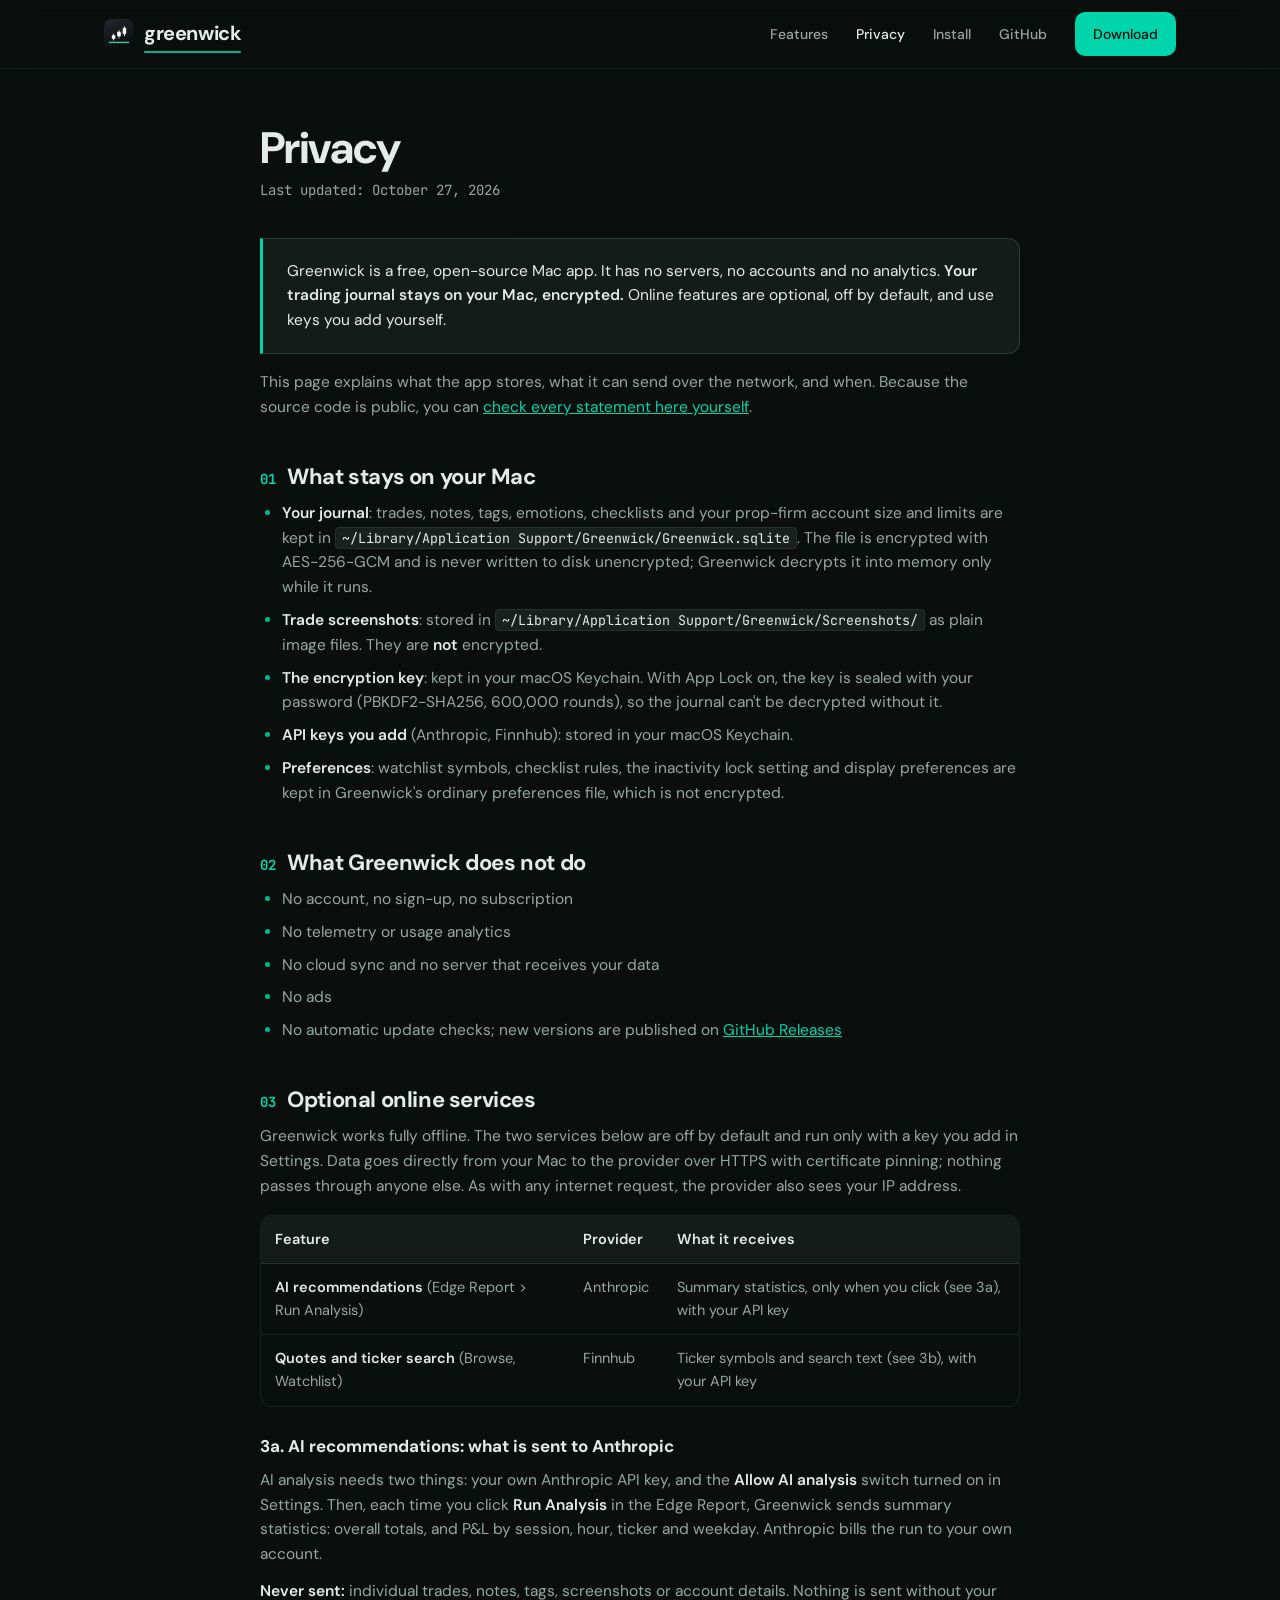
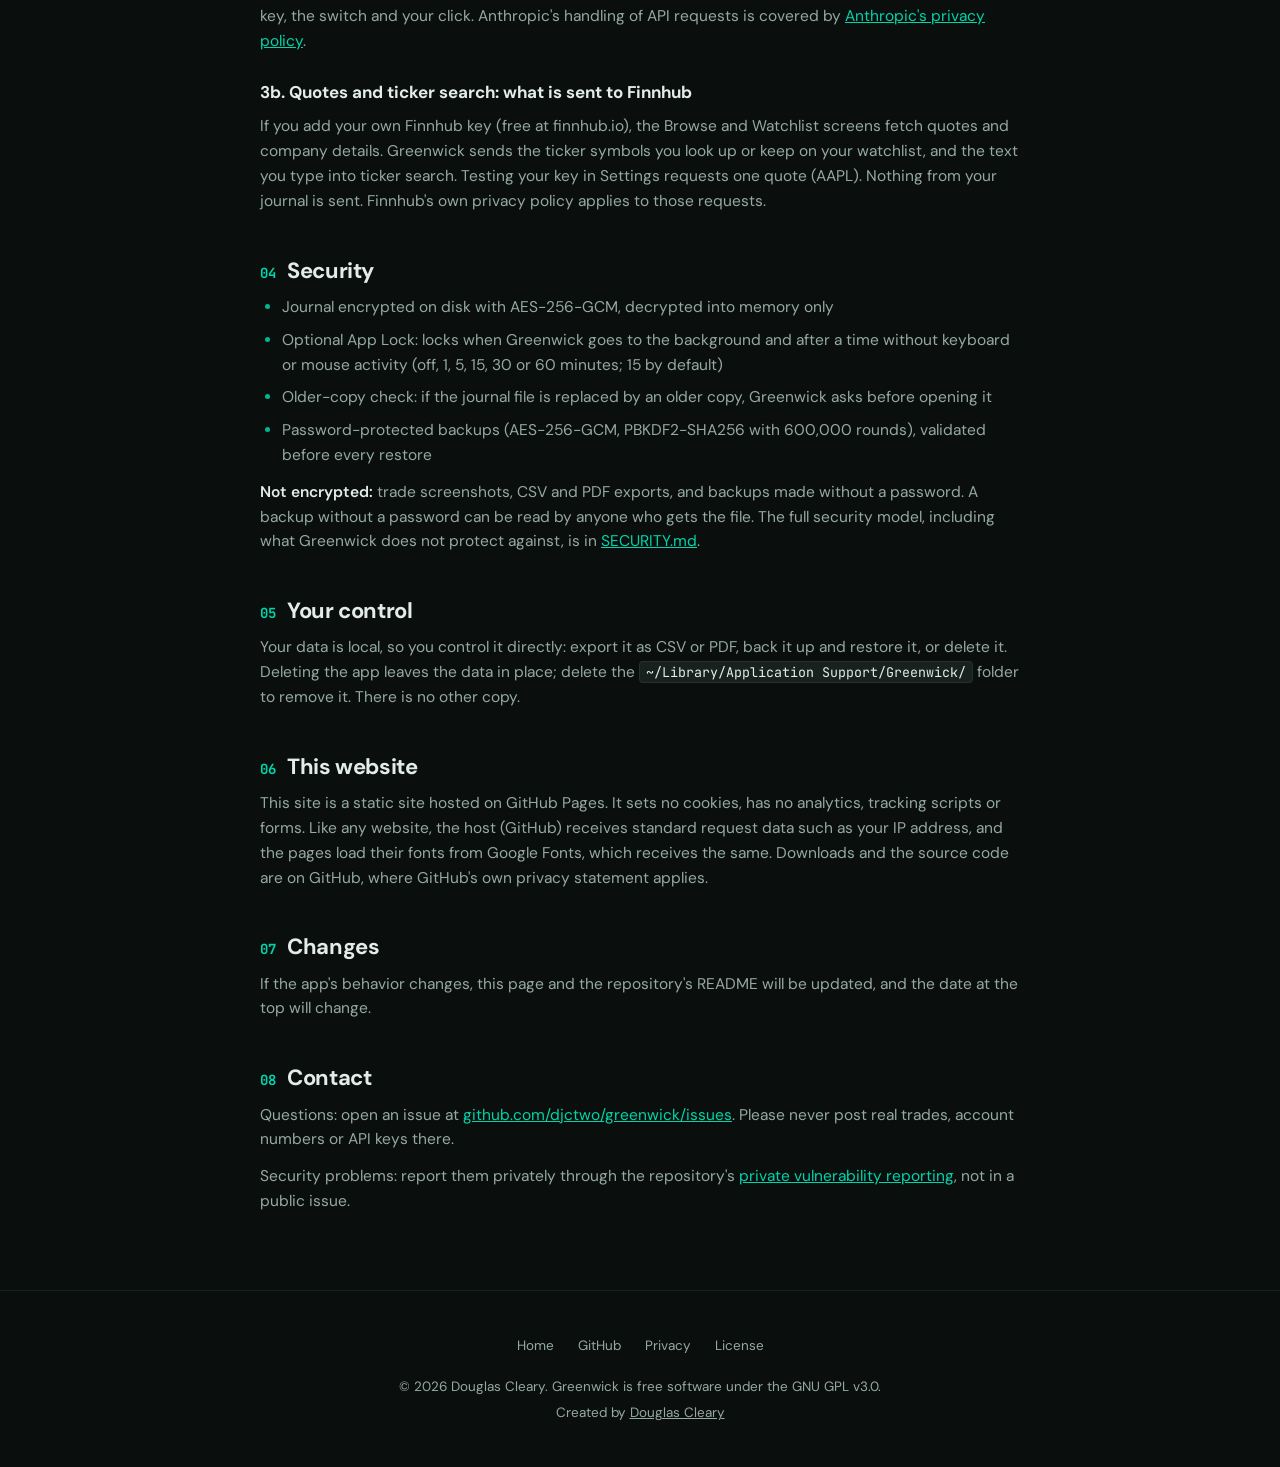
==== privacy/index.html @ fd80b035 "Website for greenwick Co-Authored-By: Claude Opus 5.5 <noreply@anthropic.com>" ====
<!DOCTYPE html>
<html lang="en">
<head>
    <meta charset="UTF-8">
    <meta name="viewport" content="width=device-width, initial-scale=1.0">
    <title>Privacy: Greenwick, the Free Stock Trading Journal for Mac</title>
    <meta name="description" content="How Greenwick, a free and open-source trading journal for Mac, handles your data: an encrypted journal that stays on your Mac, no account, no telemetry, and opt-in online features.">
    <meta name="theme-color" content="#0a0f0e">
    <link rel="canonical" href="https://djctwo.github.io/greenwick/privacy/">
    <link rel="icon" type="image/svg+xml" href="../images/favicon.svg">
    <link rel="icon" type="image/png" sizes="32x32" href="../images/favicon-32x32.png">
    <link rel="icon" type="image/png" sizes="16x16" href="../images/favicon-16x16.png">
    <link rel="apple-touch-icon" sizes="180x180" href="../images/apple-touch-icon.png">
    <meta property="og:type" content="website">
    <meta property="og:site_name" content="Greenwick">
    <meta property="og:url" content="https://djctwo.github.io/greenwick/privacy/">
    <meta property="og:title" content="Greenwick privacy: your trading journal stays on your Mac">
    <meta property="og:description" content="Encrypted local journal, no account, no telemetry. Exactly what the optional online features send, and when.">
    <meta property="og:image" content="https://djctwo.github.io/greenwick/images/og-image.png">
    <meta property="og:image:width" content="1200">
    <meta property="og:image:height" content="630">
    <meta property="og:image:alt" content="Greenwick dashboard with fictional sample trades">
    <meta name="twitter:card" content="summary_large_image">
    <meta name="twitter:title" content="Greenwick privacy">
    <meta name="twitter:description" content="Encrypted local journal, no account, no telemetry. Exactly what the optional online features send.">
    <meta name="twitter:image" content="https://djctwo.github.io/greenwick/images/og-image.png">
    <link rel="preconnect" href="https://fonts.googleapis.com">
    <link rel="preconnect" href="https://fonts.gstatic.com" crossorigin>
    <link href="https://fonts.googleapis.com/css2?family=DM+Sans:ital,opsz,wght@0,9..40,400;0,9..40,500;0,9..40,600;0,9..40,700&family=JetBrains+Mono:wght@400;500&display=swap" rel="stylesheet">
    <link rel="stylesheet" href="../assets/site.css">
    <script type="application/ld+json">
    {
        "@context": "https://schema.org",
        "@type": "SoftwareApplication",
        "name": "Greenwick",
        "url": "https://djctwo.github.io/greenwick/",
        "description": "A free, open-source trading journal for stock and day traders on the Mac. The journal is encrypted and stays on your Mac; there is no account and no telemetry.",
        "applicationCategory": "FinanceApplication",
        "operatingSystem": "macOS",
        "softwareRequirements": "macOS 14 Sonoma or later",
        "isAccessibleForFree": true,
        "license": "https://www.gnu.org/licenses/gpl-3.0.html",
        "downloadUrl": "https://github.com/djctwo/greenwick/releases/latest",
        "image": "https://djctwo.github.io/greenwick/images/dashboard.png",
        "author": { "@type": "Person", "name": "Douglas Cleary", "url": "https://github.com/djctwo" },
        "offers": { "@type": "Offer", "price": "0", "priceCurrency": "USD" }
    }
    </script>
</head>
<body>
    <a href="#main" class="skip-link">Skip to content</a>
    <header class="site-nav">
        <div class="container">
            <a href="../" class="logo" aria-label="Greenwick home"><img src="../images/apple-touch-icon.png" alt="" width="30" height="30"><span class="word">greenwick</span></a>
            <button class="menu-btn" type="button" aria-label="Menu" aria-expanded="false" aria-controls="nav-links">
                <svg viewBox="0 0 24 24" fill="none" stroke="currentColor" stroke-width="2" stroke-linecap="round" aria-hidden="true"><line x1="4" y1="7" x2="20" y2="7"/><line x1="4" y1="12" x2="20" y2="12"/><line x1="4" y1="17" x2="20" y2="17"/></svg>
            </button>
            <nav class="nav-links" id="nav-links" aria-label="Main">
                <a href="../#features">Features</a>
                <a href="./" aria-current="page">Privacy</a>
                <a href="../#install">Install</a>
                <a href="https://github.com/djctwo/greenwick">GitHub</a>
                <a href="https://github.com/djctwo/greenwick/releases/latest" class="btn btn-primary">Download</a>
            </nav>
        </div>
    </header>

    <main id="main" class="container narrow doc">
        <h1>Privacy</h1>
        <p class="updated">Last updated: October 27, 2026</p>

        <div class="summary">
            <p>Greenwick is a free, open-source Mac app. It has no servers, no accounts and no analytics. <strong>Your trading journal stays on your Mac, encrypted.</strong> Online features are optional, off by default, and use keys you add yourself.</p>
        </div>
        <p style="margin-top:16px;">This page explains what the app stores, what it can send over the network, and when. Because the source code is public, you can <a href="https://github.com/djctwo/greenwick">check every statement here yourself</a>.</p>

        <h2><span class="n">01</span>What stays on your Mac</h2>
        <ul>
            <li><strong>Your journal</strong>: trades, notes, tags, emotions, checklists and your prop-firm account size and limits are kept in <code>~/Library/Application Support/Greenwick/Greenwick.sqlite</code>. The file is encrypted with AES-256-GCM and is never written to disk unencrypted; Greenwick decrypts it into memory only while it runs.</li>
            <li><strong>Trade screenshots</strong>: stored in <code>~/Library/Application Support/Greenwick/Screenshots/</code> as plain image files. They are <strong>not</strong> encrypted.</li>
            <li><strong>The encryption key</strong>: kept in your macOS Keychain. With App Lock on, the key is sealed with your password (PBKDF2-SHA256, 600,000 rounds), so the journal can't be decrypted without it.</li>
            <li><strong>API keys you add</strong> (Anthropic, Finnhub): stored in your macOS Keychain.</li>
            <li><strong>Preferences</strong>: watchlist symbols, checklist rules, the inactivity lock setting and display preferences are kept in Greenwick's ordinary preferences file, which is not encrypted.</li>
        </ul>

        <h2><span class="n">02</span>What Greenwick does not do</h2>
        <ul>
            <li>No account, no sign-up, no subscription</li>
            <li>No telemetry or usage analytics</li>
            <li>No cloud sync and no server that receives your data</li>
            <li>No ads</li>
            <li>No automatic update checks; new versions are published on <a href="https://github.com/djctwo/greenwick/releases">GitHub Releases</a></li>
        </ul>

        <h2><span class="n">03</span>Optional online services</h2>
        <p>Greenwick works fully offline. The two services below are off by default and run only with a key you add in Settings. Data goes directly from your Mac to the provider over HTTPS with certificate pinning; nothing passes through anyone else. As with any internet request, the provider also sees your IP address.</p>
        <div class="table-wrap">
            <table>
                <caption class="sr-only">Optional online services and the data each one receives</caption>
                <thead><tr><th scope="col">Feature</th><th scope="col">Provider</th><th scope="col">What it receives</th></tr></thead>
                <tbody>
                    <tr><td><strong>AI recommendations</strong> (Edge Report &gt; Run Analysis)</td><td>Anthropic</td><td>Summary statistics, only when you click (see 3a), with your API key</td></tr>
                    <tr><td><strong>Quotes and ticker search</strong> (Browse, Watchlist)</td><td>Finnhub</td><td>Ticker symbols and search text (see 3b), with your API key</td></tr>
                </tbody>
            </table>
        </div>

        <h3>3a. AI recommendations: what is sent to Anthropic</h3>
        <p>AI analysis needs two things: your own Anthropic API key, and the <strong>Allow AI analysis</strong> switch turned on in Settings. Then, each time you click <strong>Run Analysis</strong> in the Edge Report, Greenwick sends summary statistics: overall totals, and P&amp;L by session, hour, ticker and weekday. Anthropic bills the run to your own account.</p>
        <p><strong>Never sent:</strong> individual trades, notes, tags, screenshots or account details. Nothing is sent without your key, the switch and your click. Anthropic's handling of API requests is covered by <a href="https://www.anthropic.com/legal/privacy" rel="noopener">Anthropic's privacy policy</a>.</p>

        <h3>3b. Quotes and ticker search: what is sent to Finnhub</h3>
        <p>If you add your own Finnhub key (free at finnhub.io), the Browse and Watchlist screens fetch quotes and company details. Greenwick sends the ticker symbols you look up or keep on your watchlist, and the text you type into ticker search. Testing your key in Settings requests one quote (AAPL). Nothing from your journal is sent. Finnhub's own privacy policy applies to those requests.</p>

        <h2><span class="n">04</span>Security</h2>
        <ul>
            <li>Journal encrypted on disk with AES-256-GCM, decrypted into memory only</li>
            <li>Optional App Lock: locks when Greenwick goes to the background and after a time without keyboard or mouse activity (off, 1, 5, 15, 30 or 60 minutes; 15 by default)</li>
            <li>Older-copy check: if the journal file is replaced by an older copy, Greenwick asks before opening it</li>
            <li>Password-protected backups (AES-256-GCM, PBKDF2-SHA256 with 600,000 rounds), validated before every restore</li>
        </ul>
        <p><strong>Not encrypted:</strong> trade screenshots, CSV and PDF exports, and backups made without a password. A backup without a password can be read by anyone who gets the file. The full security model, including what Greenwick does not protect against, is in <a href="https://github.com/djctwo/greenwick/blob/main/SECURITY.md">SECURITY.md</a>.</p>

        <h2><span class="n">05</span>Your control</h2>
        <p>Your data is local, so you control it directly: export it as CSV or PDF, back it up and restore it, or delete it. Deleting the app leaves the data in place; delete the <code>~/Library/Application Support/Greenwick/</code> folder to remove it. There is no other copy.</p>

        <h2><span class="n">06</span>This website</h2>
        <p>This site is a static site hosted on GitHub Pages. It sets no cookies, has no analytics, tracking scripts or forms. Like any website, the host (GitHub) receives standard request data such as your IP address, and the pages load their fonts from Google Fonts, which receives the same. Downloads and the source code are on GitHub, where GitHub's own privacy statement applies.</p>

        <h2><span class="n">07</span>Changes</h2>
        <p>If the app's behavior changes, this page and the repository's README will be updated, and the date at the top will change.</p>

        <h2><span class="n">08</span>Contact</h2>
        <p>Questions: open an issue at <a href="https://github.com/djctwo/greenwick/issues">github.com/djctwo/greenwick/issues</a>. Please never post real trades, account numbers or API keys there.</p>
        <p>Security problems: report them privately through the repository's <a href="https://github.com/djctwo/greenwick/security/advisories/new">private vulnerability reporting</a>, not in a public issue.</p>
    </main>

    <footer>
        <div class="container">
            <nav class="footer-links" aria-label="Footer">
                <a href="../">Home</a>
                <a href="https://github.com/djctwo/greenwick">GitHub</a>
                <a href="./" aria-current="page">Privacy</a>
                <a href="../license/">License</a>
            </nav>
            <p>&copy; 2026 Douglas Cleary. Greenwick is free software under the GNU GPL v3.0.</p>
            <p>Created by <a href="https://github.com/djctwo">Douglas Cleary</a></p>
        </div>
    </footer>
    <script src="../assets/site.js" defer></script>
</body>
</html>
---- assets/site.css ----
/* Greenwick site styles. Dark, teal accent, DM Sans + JetBrains Mono. */
:root {
    color-scheme: dark;
    --bg: #0a0f0e;
    --surface: #0f1614;
    --panel: #141b19;
    --panel-2: #18211e;
    --border: rgba(170, 255, 232, 0.08);
    --border-strong: rgba(170, 255, 232, 0.15);
    --text: #e3ece9;
    --muted: #96a8a2;
    --accent: #00d4aa;
    --accent-dim: #00b894;
    --accent-soft: rgba(0, 212, 170, 0.1);
    --accent-line: rgba(0, 212, 170, 0.28);
    --accent-hover: #33e0bf;
    --red: #e8705f;
    --violet: #a99cf0;
    --amber: #e4b95b;
    --mono: 'JetBrains Mono', ui-monospace, SFMono-Regular, Menlo, monospace;
}
* { margin: 0; padding: 0; box-sizing: border-box; }
html { -webkit-text-size-adjust: 100%; scroll-padding-top: 84px; }
@media (prefers-reduced-motion: no-preference) { html { scroll-behavior: smooth; } }
body {
    font-family: 'DM Sans', -apple-system, BlinkMacSystemFont, system-ui, sans-serif;
    background: var(--bg);
    color: var(--text);
    line-height: 1.6;
    -webkit-font-smoothing: antialiased;
    overflow-x: hidden;
    overflow-x: clip;
}
img { max-width: 100%; height: auto; }
a { color: var(--accent); }
a:hover { color: var(--accent-hover); }
strong { color: var(--text); font-weight: 600; }
code {
    font-family: var(--mono); font-size: 0.86em; color: var(--text);
    background: var(--panel-2); border: 1px solid var(--border);
    padding: 1px 6px; border-radius: 4px; overflow-wrap: anywhere;
}
.sr-only { position: absolute; width: 1px; height: 1px; padding: 0; margin: -1px; overflow: hidden; clip: rect(0,0,0,0); white-space: nowrap; border: 0; }
.skip-link { position: absolute; top: -100px; left: 16px; background: var(--accent); color: var(--bg); padding: 8px 16px; border-radius: 0 0 8px 8px; font-weight: 600; z-index: 200; text-decoration: none; }
.skip-link:focus { top: 0; color: var(--bg); }
:focus-visible { outline: 2px solid var(--accent); outline-offset: 3px; border-radius: 4px; }
.container { max-width: 1120px; margin: 0 auto; padding: 0 24px; }
.container.narrow { max-width: 760px; }

/* ---------- Nav ---------- */
.site-nav {
    position: sticky; top: 0; z-index: 100;
    background: rgba(10, 15, 14, 0.9);
    backdrop-filter: blur(18px); -webkit-backdrop-filter: blur(18px);
    border-bottom: 1px solid var(--border);
}
.site-nav .container { display: flex; align-items: center; justify-content: space-between; min-height: 68px; position: relative; }
.logo { display: inline-flex; align-items: center; gap: 10px; text-decoration: none; color: var(--text); font-weight: 700; font-size: 20px; letter-spacing: -0.4px; }
.logo:hover { color: var(--text); }
.logo img { width: 30px; height: 30px; border-radius: 7px; }
.logo .word { position: relative; padding-bottom: 2px; }
.logo .word::after { content: ''; position: absolute; left: 0; right: 0; bottom: -2px; height: 2px; border-radius: 2px; background: var(--accent); opacity: 0.85; }
.nav-links { display: flex; align-items: center; gap: 28px; }
.nav-links a { color: var(--muted); text-decoration: none; font-size: 14px; font-weight: 500; }
.nav-links a:hover, .nav-links a[aria-current="page"] { color: var(--text); }
.nav-links .btn, .nav-links .btn:hover { color: var(--bg); }
.nav-links .btn { padding: 8px 18px; font-size: 14px; }
.menu-btn { display: none; background: none; border: 1px solid var(--border-strong); border-radius: 8px; color: var(--text); width: 44px; height: 44px; cursor: pointer; align-items: center; justify-content: center; }
.menu-btn svg { width: 20px; height: 20px; }

/* ---------- Buttons ---------- */
.btn {
    display: inline-flex; align-items: center; justify-content: center; gap: 8px;
    padding: 14px 28px; border-radius: 10px; font-size: 16px; font-weight: 600;
    text-decoration: none; transition: background-color .18s, border-color .18s, transform .18s;
    min-height: 44px;
}
.btn svg { width: 18px; height: 18px; flex: none; }
.btn-primary { background: var(--accent); color: var(--bg); }
.btn-primary:hover { background: var(--accent-hover); color: var(--bg); transform: translateY(-1px); }
.btn-secondary { background: var(--panel); color: var(--text); border: 1px solid var(--border-strong); }
.btn-secondary:hover { border-color: var(--accent); color: var(--text); }
.cta-group { display: flex; gap: 14px; flex-wrap: wrap; }

/* ---------- Hero ---------- */
.hero { padding: 88px 0 40px; position: relative; }
.hero::before {
    content: ''; position: absolute; inset: -68px 0 auto 0; height: 560px; pointer-events: none; z-index: -1;
    background: radial-gradient(60% 70% at 18% 20%, rgba(0, 212, 170, 0.10), transparent 70%);
}
.hero-grid { display: grid; grid-template-columns: minmax(0, 1.05fr) minmax(0, 0.95fr); gap: 56px; align-items: end; }
.eyebrow { display: inline-flex; flex-wrap: wrap; gap: 8px; margin-bottom: 22px; }
.chip { font-family: var(--mono); font-size: 12px; color: var(--accent); background: var(--accent-soft); border: 1px solid var(--accent-line); padding: 4px 10px; border-radius: 999px; }
.chip.plain { color: var(--muted); background: transparent; border-color: var(--border-strong); }
h1 { font-size: clamp(38px, 5.6vw, 62px); line-height: 1.05; letter-spacing: -2px; font-weight: 700; margin-bottom: 20px; }
h1 em { font-style: normal; color: var(--accent); }
.lede { font-size: 19px; color: var(--muted); max-width: 560px; margin-bottom: 32px; }
.lede strong { font-weight: 500; }
.hero-facts { margin-top: 18px; font-size: 14px; color: var(--muted); }
.hero-facts span + span::before { content: '\00B7'; margin: 0 8px; color: var(--border-strong); }

/* Session ribbon: the three US equity sessions Greenwick tags */
.sessions { background: var(--panel); border: 1px solid var(--border); border-radius: 14px; padding: 20px 22px; }
.sessions-title { font-size: 12px; text-transform: uppercase; letter-spacing: 1.6px; color: var(--muted); margin-bottom: 14px; }
.ribbon { display: grid; grid-template-columns: 5.5fr 6.5fr 4fr; gap: 4px; }
.ribbon div { height: 10px; border-radius: 3px; }
.ribbon .pre { background: var(--violet); opacity: .75; }
.ribbon .reg { background: var(--accent); }
.ribbon .post { background: var(--amber); opacity: .8; }
.ribbon-labels { display: grid; grid-template-columns: 5.5fr 6.5fr 4fr; gap: 4px; margin-top: 10px; }
.ribbon-labels div { font-size: 13px; color: var(--text); min-width: 0; }
.ribbon-labels small { display: block; font-family: var(--mono); font-size: 11.5px; color: var(--muted); }
.sessions p { margin-top: 14px; font-size: 13.5px; color: var(--muted); }

.shot-main { margin-top: 56px; }
.frame { border-radius: 14px; border: 1px solid var(--border-strong); background: var(--panel); overflow: hidden; box-shadow: 0 30px 80px -30px rgba(0, 212, 170, 0.18), 0 20px 50px -20px rgba(0,0,0,0.6); }
.frame a, .shot a { display: block; cursor: zoom-in; }
.frame img, .shot img { display: block; width: 100%; height: auto; }
.made-up { margin-top: 12px; font-size: 13px; color: var(--muted); display: flex; gap: 8px; align-items: baseline; }
.made-up::before { content: 'NOTE'; font-family: var(--mono); font-size: 10.5px; letter-spacing: 1px; color: var(--amber); border: 1px solid rgba(228,185,91,.35); border-radius: 4px; padding: 0 5px; flex: none; }

/* ---------- Stat strip ---------- */
.stats { display: grid; grid-template-columns: repeat(4, 1fr); border-top: 1px solid var(--border); border-bottom: 1px solid var(--border); margin: 72px 0 0; }
.stat { padding: 30px 16px; text-align: center; }
.stat + .stat { border-left: 1px solid var(--border); }
.stat-value { font-family: var(--mono); font-size: 32px; font-weight: 500; font-variant-numeric: tabular-nums; color: var(--text); }
.stat-value.teal { color: var(--accent); }
.stat-label { font-size: 12.5px; color: var(--muted); text-transform: uppercase; letter-spacing: 1.2px; margin-top: 2px; }

/* ---------- Sections ---------- */
.section { padding: 96px 0 0; }
.section-label { font-family: var(--mono); font-size: 12.5px; letter-spacing: 1.5px; text-transform: uppercase; color: var(--accent); margin-bottom: 12px; }
h2 { font-size: clamp(28px, 3.6vw, 38px); font-weight: 700; letter-spacing: -1px; line-height: 1.15; margin-bottom: 14px; }
.section-desc { font-size: 17px; color: var(--muted); max-width: 640px; margin-bottom: 44px; }

/* Feature grid */
.features { display: grid; grid-template-columns: repeat(6, 1fr); gap: 18px; }
.card { background: var(--panel); border: 1px solid var(--border); border-radius: 14px; padding: 28px; grid-column: span 2; transition: border-color .2s; }
.card:hover { border-color: var(--border-strong); }
.card.wide { grid-column: span 3; }
.card.lead { grid-column: span 4; background: var(--surface); border-color: var(--border-strong); border-top: 2px solid var(--accent); }
.card-num { font-family: var(--mono); font-size: 12.5px; color: var(--accent-dim); margin-bottom: 10px; }
.card h3 { font-size: 18px; letter-spacing: -0.3px; margin-bottom: 8px; }
.card p { font-size: 14.5px; color: var(--muted); }
.card p + p { margin-top: 10px; }
.card .tag { display: inline-block; margin-top: 12px; font-family: var(--mono); font-size: 11.5px; color: var(--muted); border: 1px solid var(--border-strong); border-radius: 4px; padding: 2px 8px; }
.brokers { list-style: none; display: flex; flex-wrap: wrap; gap: 8px; margin-top: 16px; }
.brokers li { font-size: 13px; color: var(--text); background: var(--panel-2); border: 1px solid var(--border); border-radius: 6px; padding: 4px 10px; }
.brokers li.any { color: var(--accent); border-color: var(--accent-line); background: var(--accent-soft); }

/* Screenshot rows */
.shots { display: grid; gap: 64px; }
.shot-row { display: grid; grid-template-columns: minmax(0, 0.8fr) minmax(0, 1.2fr); gap: 44px; align-items: center; }
.shot-row.flip .shot-text { order: 2; }
.shot-text h3 { font-size: 22px; letter-spacing: -0.4px; margin-bottom: 10px; }
.shot-text p { color: var(--muted); font-size: 15.5px; }
.shot-text ul { margin-top: 12px; list-style: none; }
.shot-text li { font-size: 14.5px; color: var(--muted); padding: 6px 0 6px 20px; position: relative; border-bottom: 1px solid var(--border); }
.shot-text li::before { content: ''; position: absolute; left: 2px; top: 15px; width: 8px; height: 2px; background: var(--accent); }
.shot { border-radius: 12px; border: 1px solid var(--border-strong); overflow: hidden; background: var(--panel); }

/* Security */
.sec-grid { display: grid; grid-template-columns: repeat(2, 1fr); gap: 18px; }
.sec { background: var(--panel); border: 1px solid var(--border); border-radius: 14px; padding: 26px 28px; }
.sec h3 { font-size: 17px; margin-bottom: 6px; display: flex; align-items: center; gap: 10px; }
.sec h3 svg { width: 20px; height: 20px; color: var(--accent); flex: none; }
.sec p { font-size: 14.5px; color: var(--muted); }
.honest { margin-top: 18px; padding: 18px 22px; border-left: 3px solid var(--amber); background: var(--surface); border-radius: 0 10px 10px 0; font-size: 14.5px; color: var(--muted); }

/* Optional extras */
.extras { display: grid; grid-template-columns: repeat(2, 1fr); gap: 18px; }
.extra { border: 1px dashed var(--border-strong); border-radius: 14px; padding: 26px 28px; }
.extra h3 { font-size: 17px; margin-bottom: 6px; }
.extra .who { font-family: var(--mono); font-size: 12px; color: var(--accent-dim); margin-bottom: 10px; }
.extra p { font-size: 14.5px; color: var(--muted); }
.extra dl { margin-top: 12px; font-size: 14px; }
.extra dt { color: var(--text); font-weight: 600; }
.extra dd { color: var(--muted); margin-bottom: 8px; }

/* Install */
.install-grid { display: grid; grid-template-columns: minmax(0, 1.15fr) minmax(0, 0.85fr); gap: 18px; }
.panel { background: var(--panel); border: 1px solid var(--border); border-radius: 14px; padding: 30px; }
.panel.accent { background: var(--surface); border-color: var(--border-strong); border-top: 2px solid var(--accent); }
.panel h3 { font-size: 19px; margin-bottom: 14px; letter-spacing: -0.3px; }
.panel p { font-size: 14.5px; color: var(--muted); margin-bottom: 12px; }
.panel p:last-child { margin-bottom: 0; }
.steps { counter-reset: step; list-style: none; margin-bottom: 16px; }
.steps li { counter-increment: step; position: relative; padding: 8px 0 8px 40px; font-size: 14.5px; color: var(--muted); }
.steps li::before { content: counter(step); position: absolute; left: 0; top: 8px; width: 26px; height: 26px; border-radius: 50%; border: 1px solid var(--accent-line); color: var(--accent); font-family: var(--mono); font-size: 12.5px; display: flex; align-items: center; justify-content: center; }
.soon { display: inline-block; font-family: var(--mono); font-size: 12px; color: var(--accent); background: var(--accent-soft); border: 1px solid var(--accent-line); padding: 3px 10px; border-radius: 4px; }
.sibling { display: flex; gap: 18px; align-items: center; justify-content: space-between; flex-wrap: wrap; margin-top: 18px; padding: 22px 28px; border: 1px solid var(--border); border-radius: 14px; background: var(--surface); }
.sibling p { color: var(--muted); font-size: 15px; }
.sibling p strong { font-weight: 600; }

/* Final CTA */
.final { text-align: center; padding: 110px 0 100px; }
.final .section-desc { margin: 0 auto 30px; }
.final .cta-group { justify-content: center; }

/* ---------- Document pages (privacy, license) ---------- */
.doc { padding: 56px 0 24px; }
.doc h1 { font-size: clamp(32px, 4.6vw, 44px); letter-spacing: -1.2px; margin-bottom: 8px; }
.doc .updated { color: var(--muted); font-size: 14px; margin-bottom: 36px; font-family: var(--mono); }
.doc .summary { background: var(--panel); border: 1px solid var(--border-strong); border-left: 3px solid var(--accent); border-radius: 0 12px 12px 0; padding: 20px 24px; margin-bottom: 8px; }
.doc .summary p { margin-bottom: 0; color: var(--text); }
.doc h2 { font-size: 22px; letter-spacing: -0.4px; margin: 44px 0 12px; color: var(--text); display: flex; gap: 12px; align-items: baseline; }
.doc h2 .n { font-family: var(--mono); font-size: 14px; color: var(--accent); }
.doc h3 { font-size: 17px; margin: 26px 0 8px; }
.doc p, .doc li { font-size: 15.5px; color: var(--muted); }
.doc p { margin-bottom: 12px; }
.doc ul { padding-left: 22px; margin-bottom: 12px; }
.doc li { margin-bottom: 8px; }
.doc li::marker { color: var(--accent-dim); }
.table-wrap { overflow-x: auto; margin: 16px 0; border: 1px solid var(--border); border-radius: 12px; }
table { width: 100%; border-collapse: collapse; font-size: 14.5px; min-width: 520px; }
th { text-align: left; padding: 12px 14px; color: var(--text); font-weight: 600; background: var(--panel); border-bottom: 1px solid var(--border-strong); }
td { padding: 12px 14px; border-bottom: 1px solid var(--border); color: var(--muted); vertical-align: top; }
tr:last-child td { border-bottom: 0; }
blockquote { margin: 16px 0; padding: 16px 20px; border: 1px solid var(--border); background: var(--surface); border-radius: 10px; font-size: 14.5px; color: var(--muted); }

/* ---------- Footer ---------- */
footer { border-top: 1px solid var(--border); padding: 40px 0 44px; margin-top: 40px; text-align: center; color: var(--muted); font-size: 13.5px; }
.footer-links { display: flex; justify-content: center; flex-wrap: wrap; gap: 6px 24px; margin-bottom: 16px; }
.footer-links a { color: var(--muted); text-decoration: none; padding: 4px 0; }
.footer-links a:hover { color: var(--text); }
footer p + p { margin-top: 4px; }
footer p a { color: var(--muted); }
footer p a:hover { color: var(--text); }

/* ---------- Lightbox (native dialog) ---------- */
dialog.lightbox { border: 0; padding: 0; background: transparent; max-width: 96vw; max-height: 96vh; margin: auto; overflow: visible; }
dialog.lightbox::backdrop { background: rgba(3, 6, 5, 0.92); }
dialog.lightbox img { display: block; max-width: 96vw; max-height: 90vh; width: auto; height: auto; border-radius: 10px; border: 1px solid var(--border-strong); }
dialog.lightbox form { position: fixed; top: 16px; right: 16px; }
dialog.lightbox button { width: 44px; height: 44px; border-radius: 10px; border: 1px solid rgba(255,255,255,0.25); background: rgba(10,15,14,0.85); color: #fff; font-size: 22px; line-height: 1; cursor: pointer; }
dialog.lightbox button:hover { border-color: var(--accent); }

/* ---------- 404 ---------- */
.notfound { min-height: calc(100vh - 220px); display: flex; align-items: center; justify-content: center; text-align: center; padding: 48px 0; }
.notfound .code { font-family: var(--mono); font-size: clamp(80px, 16vw, 140px); color: var(--accent); line-height: 1; opacity: .85; margin-bottom: 12px; }
.notfound h1 { font-size: 28px; letter-spacing: -0.5px; margin-bottom: 10px; }
.notfound p { color: var(--muted); margin-bottom: 28px; }
.notfound .cta-group { justify-content: center; }

/* ---------- Responsive ---------- */
@media (max-width: 1000px) {
    .hero-grid { grid-template-columns: 1fr; gap: 36px; align-items: start; }
    .features { grid-template-columns: repeat(2, 1fr); }
    .card, .card.wide { grid-column: span 1; }
    .card.lead { grid-column: span 2; }
    .shot-row, .shot-row.flip { grid-template-columns: 1fr; gap: 22px; }
    .shot-row.flip .shot-text { order: 0; }
    .install-grid { grid-template-columns: 1fr; }
}
@media (max-width: 720px) {
    .container { padding: 0 16px; }
    .hero { padding: 52px 0 24px; }
    .lede { font-size: 17px; }
    .ribbon, .ribbon-labels { grid-template-columns: repeat(3, minmax(0, 1fr)); }
    .ribbon-labels small { font-size: 11px; }
    .stats { grid-template-columns: repeat(2, 1fr); }
    .stat:nth-child(3) { border-left: 0; }
    .stat:nth-child(n+3) { border-top: 1px solid var(--border); }
    .features, .sec-grid, .extras { grid-template-columns: 1fr; }
    .card.lead { grid-column: span 1; }
    .card, .sec, .extra, .panel { padding: 22px; }
    .section { padding-top: 72px; }
    .cta-group .btn { flex: 1 1 100%; }
    .menu-btn { display: inline-flex; }
    .nav-links { display: none; position: absolute; top: 100%; left: 0; right: 0; flex-direction: column; align-items: stretch; gap: 4px; padding: 12px 16px 16px; background: var(--surface); border-bottom: 1px solid var(--border); }
    .nav-links.open { display: flex; }
    .nav-links a { padding: 10px 4px; font-size: 15px; }
    .nav-links .btn { margin-top: 6px; padding: 12px 18px; }
    .sibling { padding: 20px 22px; }
    .final { padding: 80px 0 72px; }
}
@media (prefers-reduced-motion: reduce) {
    *, *::before, *::after { transition-duration: 0.01ms !important; animation-duration: 0.01ms !important; }
}
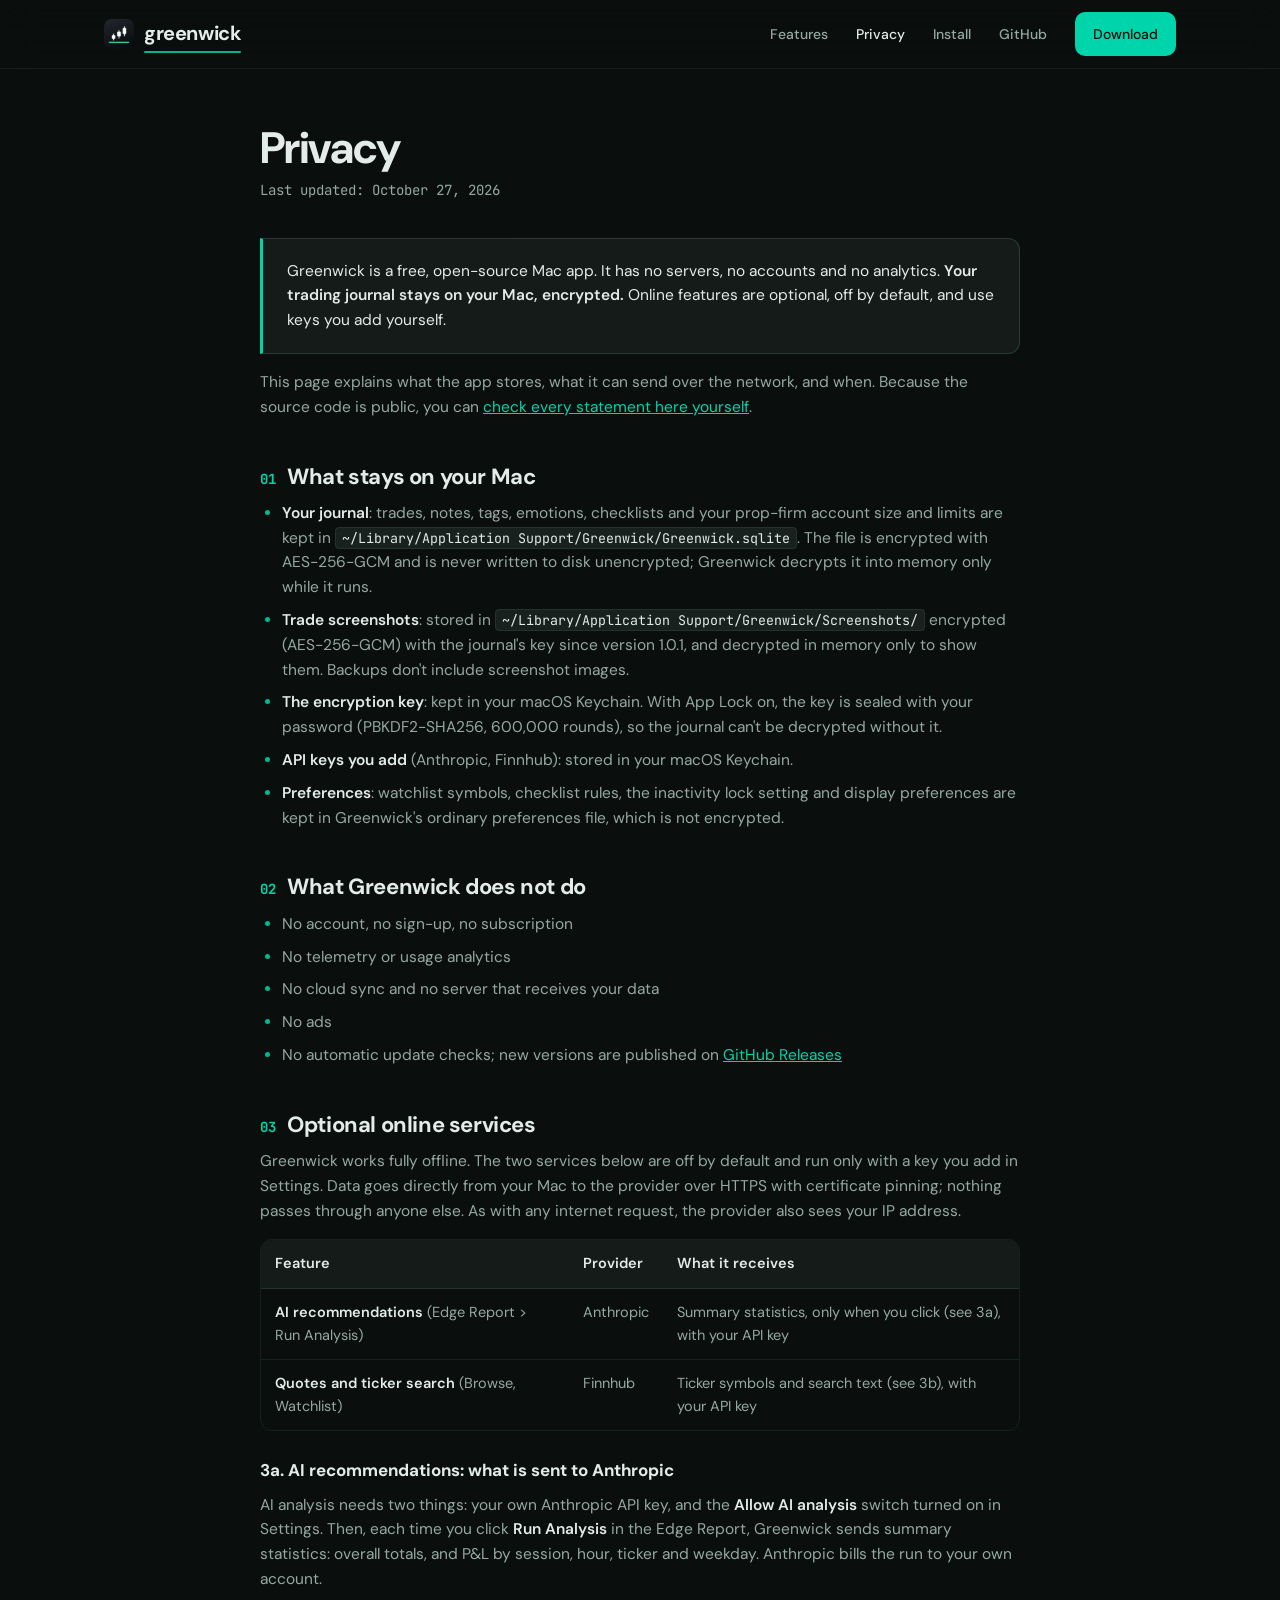
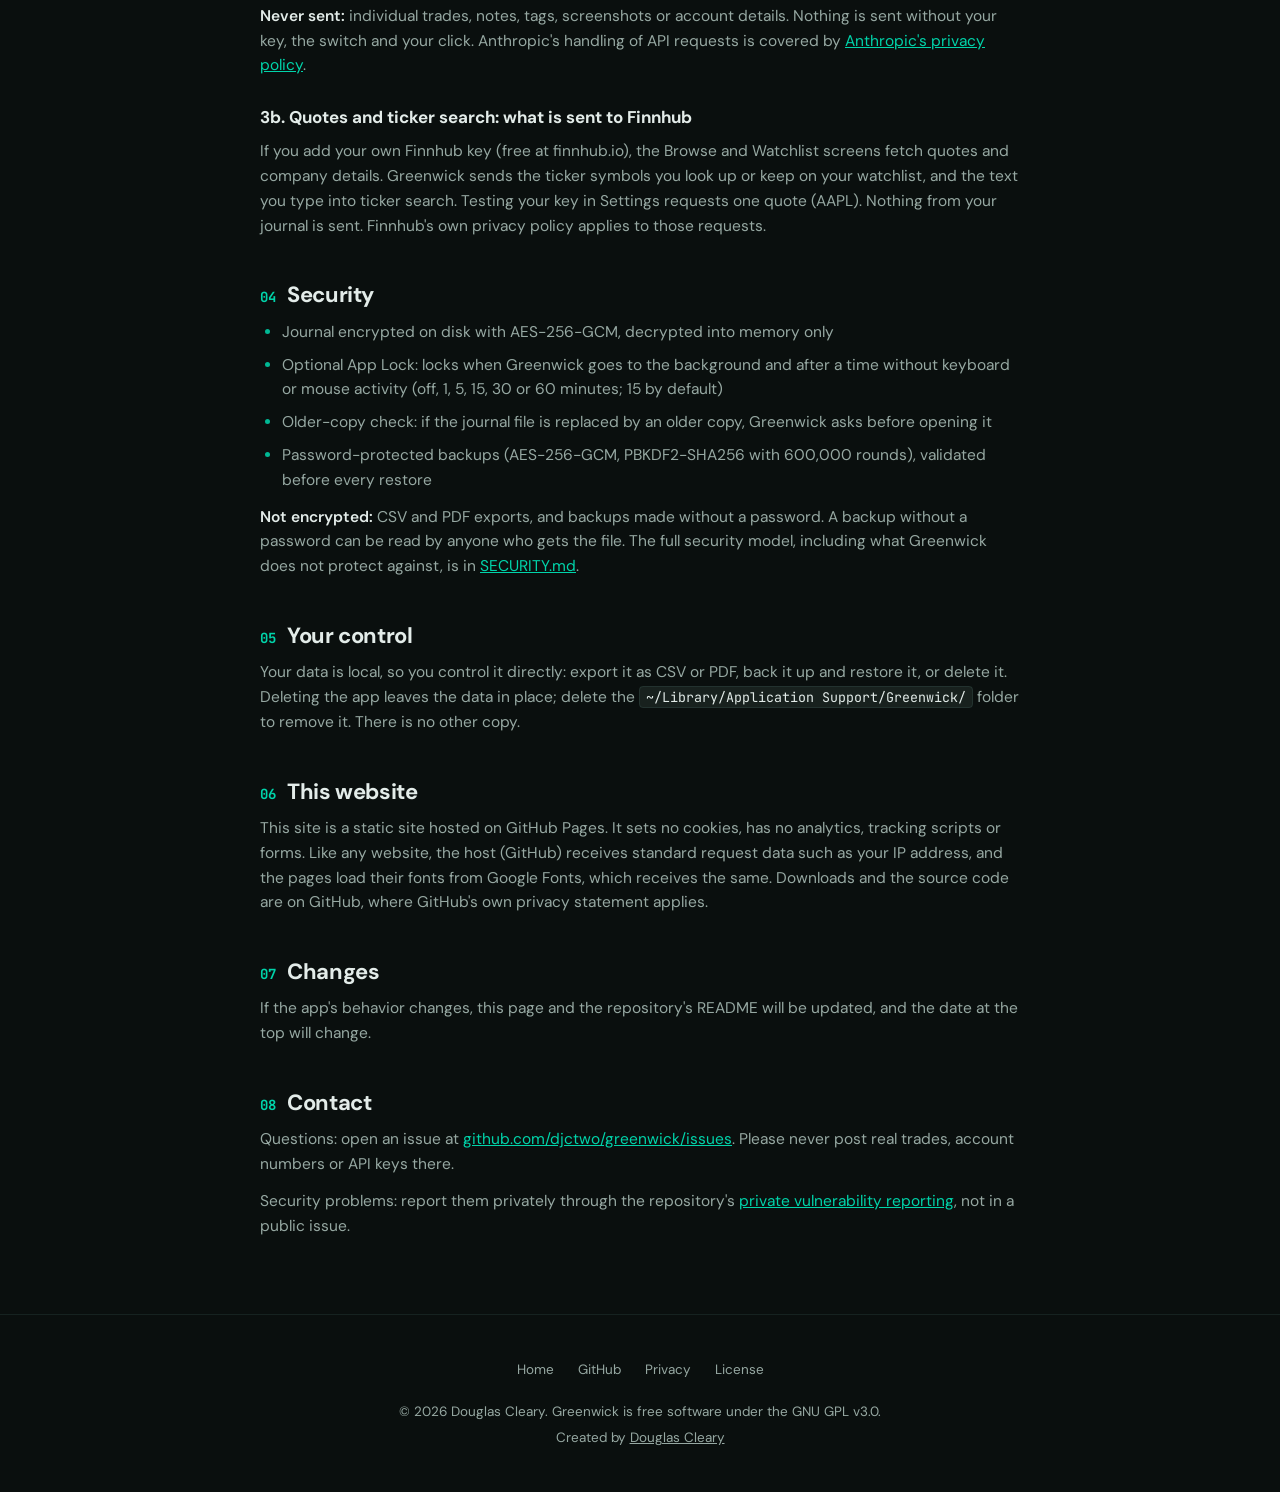
==== commit 7f7f0793: "Screenshots are encrypted since 1.0.1 Co-Authored-By: Claude Opus 5.5 <noreply@anthropic.com>" ====
--- a/privacy/index.html
+++ b/privacy/index.html
@@ -77,7 +77,7 @@
         <h2><span class="n">01</span>What stays on your Mac</h2>
         <ul>
             <li><strong>Your journal</strong>: trades, notes, tags, emotions, checklists and your prop-firm account size and limits are kept in <code>~/Library/Application Support/Greenwick/Greenwick.sqlite</code>. The file is encrypted with AES-256-GCM and is never written to disk unencrypted; Greenwick decrypts it into memory only while it runs.</li>
-            <li><strong>Trade screenshots</strong>: stored in <code>~/Library/Application Support/Greenwick/Screenshots/</code> as plain image files. They are <strong>not</strong> encrypted.</li>
+            <li><strong>Trade screenshots</strong>: stored in <code>~/Library/Application Support/Greenwick/Screenshots/</code> encrypted (AES-256-GCM) with the journal's key since version 1.0.1, and decrypted in memory only to show them. Backups don't include screenshot images.</li>
             <li><strong>The encryption key</strong>: kept in your macOS Keychain. With App Lock on, the key is sealed with your password (PBKDF2-SHA256, 600,000 rounds), so the journal can't be decrypted without it.</li>
             <li><strong>API keys you add</strong> (Anthropic, Finnhub): stored in your macOS Keychain.</li>
             <li><strong>Preferences</strong>: watchlist symbols, checklist rules, the inactivity lock setting and display preferences are kept in Greenwick's ordinary preferences file, which is not encrypted.</li>
@@ -119,7 +119,7 @@
             <li>Older-copy check: if the journal file is replaced by an older copy, Greenwick asks before opening it</li>
             <li>Password-protected backups (AES-256-GCM, PBKDF2-SHA256 with 600,000 rounds), validated before every restore</li>
         </ul>
-        <p><strong>Not encrypted:</strong> trade screenshots, CSV and PDF exports, and backups made without a password. A backup without a password can be read by anyone who gets the file. The full security model, including what Greenwick does not protect against, is in <a href="https://github.com/djctwo/greenwick/blob/main/SECURITY.md">SECURITY.md</a>.</p>
+        <p><strong>Not encrypted:</strong> CSV and PDF exports, and backups made without a password. A backup without a password can be read by anyone who gets the file. The full security model, including what Greenwick does not protect against, is in <a href="https://github.com/djctwo/greenwick/blob/main/SECURITY.md">SECURITY.md</a>.</p>
 
         <h2><span class="n">05</span>Your control</h2>
         <p>Your data is local, so you control it directly: export it as CSV or PDF, back it up and restore it, or delete it. Deleting the app leaves the data in place; delete the <code>~/Library/Application Support/Greenwick/</code> folder to remove it. There is no other copy.</p>
